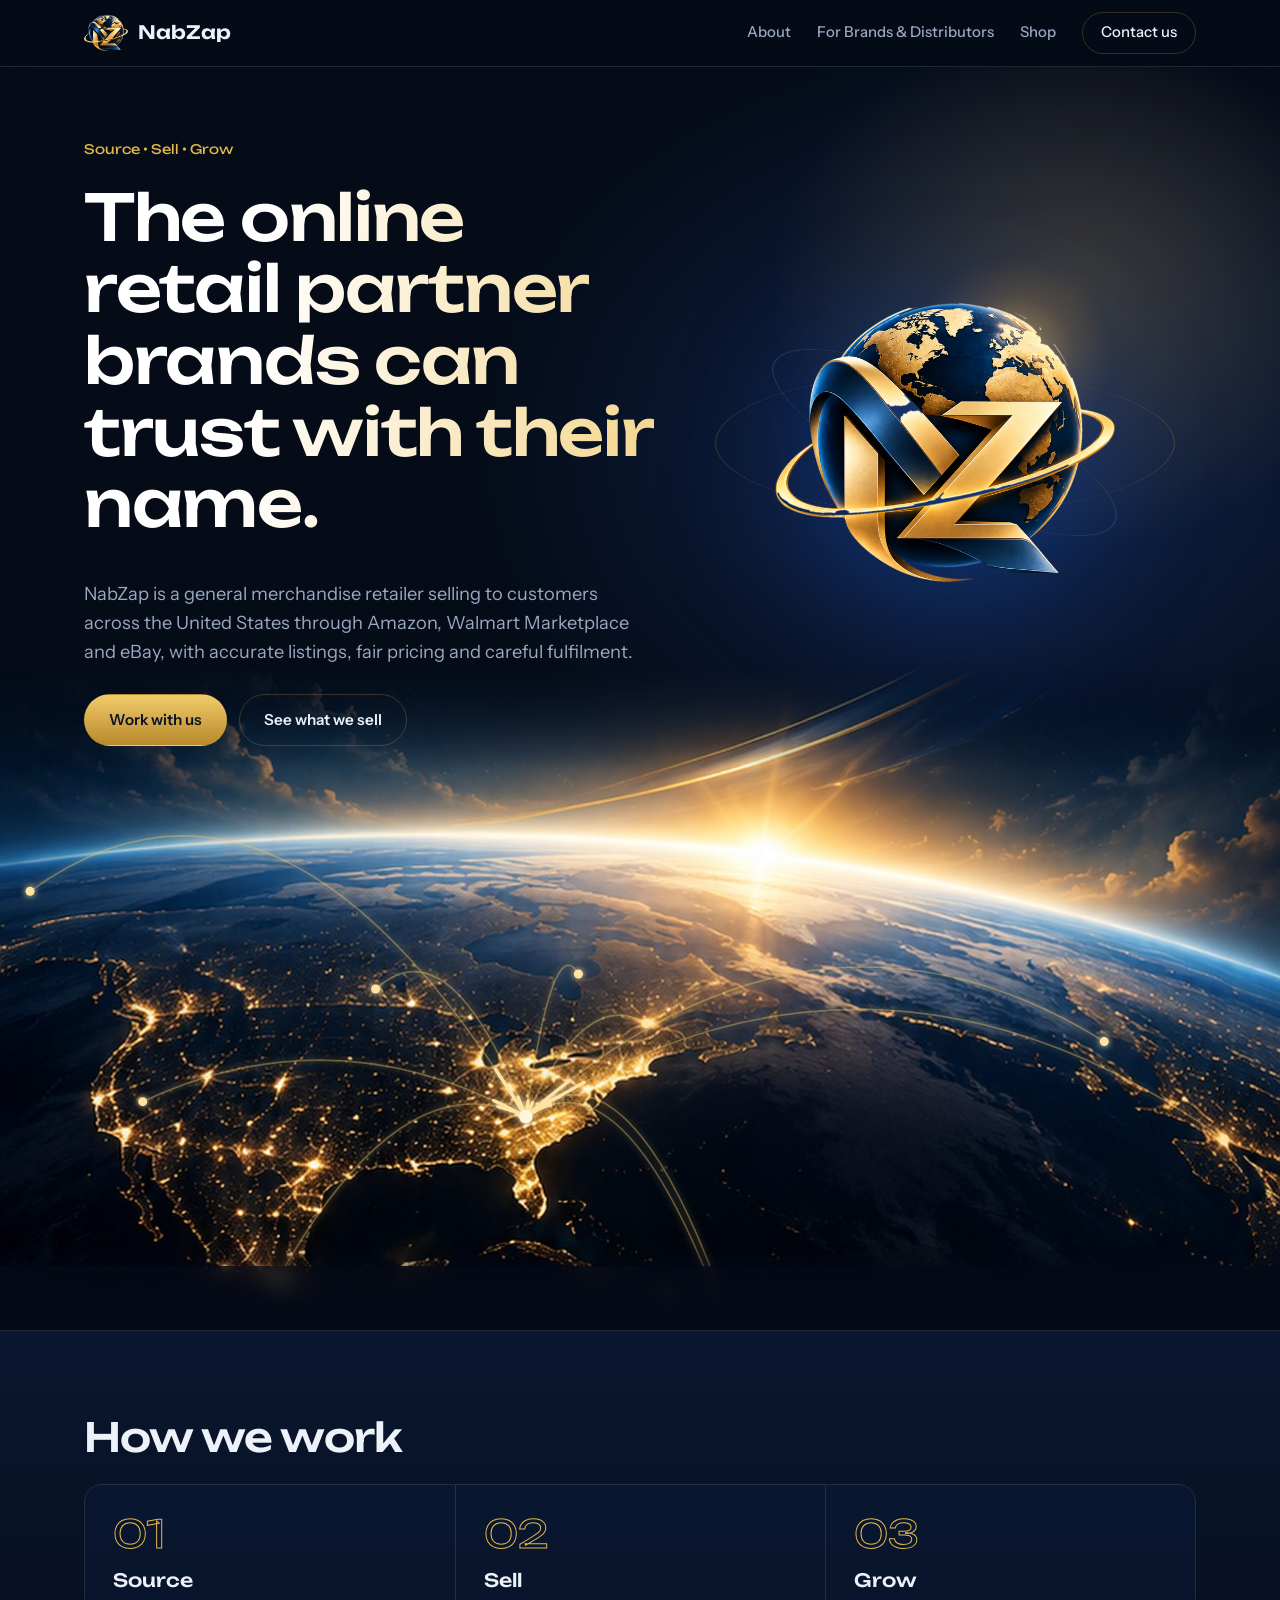
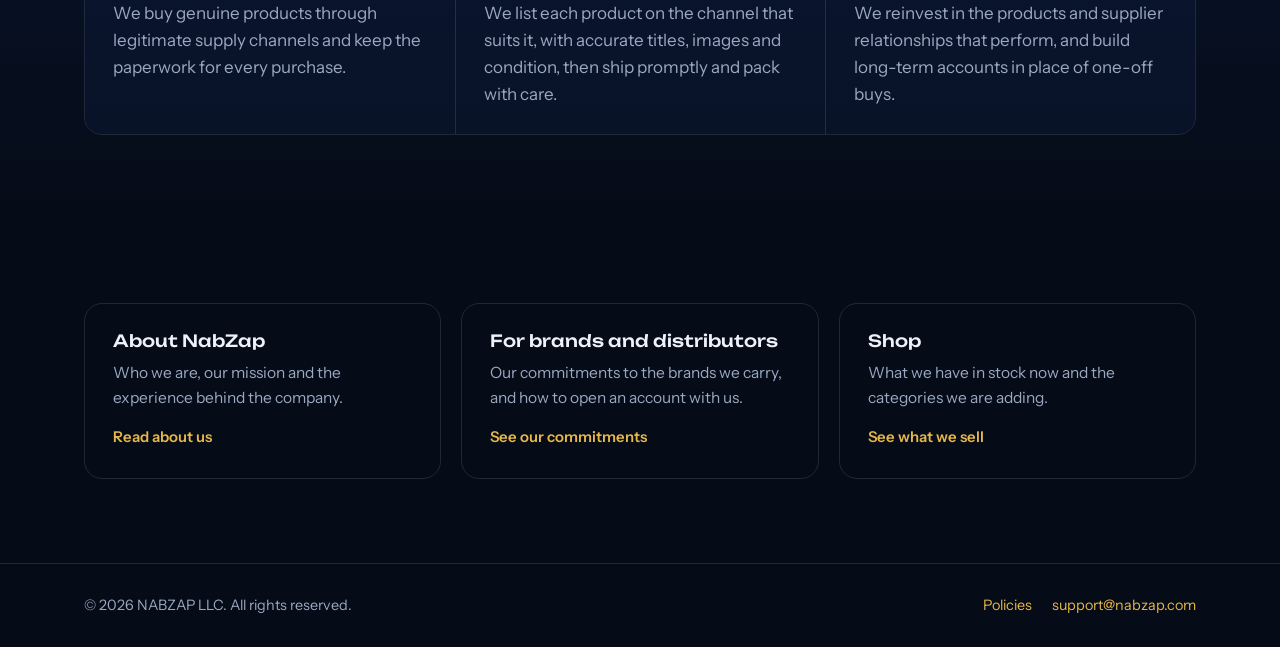
==== index.html @ 9b012431 "Menu, earth scene, contact and bio updates" ====
<!DOCTYPE html>
<html lang="en">
<head>
<meta charset="utf-8">
<meta name="viewport" content="width=device-width, initial-scale=1">
<meta name="theme-color" content="#050b17">
<title>NabZap | Multi-Channel Online Retailer | Source • Sell • Grow</title>
<meta name="description" content="NabZap is a multi-channel online retailer of general merchandise, based in Acworth, Georgia. Toys and collectibles today, with tools and home and kitchen next.">
<link rel="icon" type="image/png" href="favicon.png">
<link rel="stylesheet" href="style.css">
</head>
<body>

<header class="site">
  <div class="wrap">
    <a class="brand" href="index.html"><img src="logo.png" alt="NabZap logo"><span>NabZap</span></a>
    <button class="menu-btn" type="button" aria-label="Menu" aria-expanded="false" aria-controls="site-nav"><span></span><span></span><span></span></button>
    <nav class="main" id="site-nav">
      <a href="about.html">About</a>
      <a href="brands.html">For Brands &amp; Distributors</a>
      <a href="shop.html">Shop</a>
      <a class="nav-cta" href="contact.html">Contact us</a>
    </nav>
  </div>
</header>

<main>

<div class="hero">
  <div class="wrap">
    <div>
      <div class="tagline">Source • Sell • Grow</div>
      <h1>The online retail partner brands can trust with their name.</h1>
      <p class="lead">NabZap is a general merchandise retailer selling to customers across the United States through Amazon, Walmart Marketplace and eBay, with accurate listings, fair pricing and careful fulfilment.</p>
      <div class="btns">
        <a class="btn" href="brands.html">Work with us</a>
        <a class="btn ghost" href="shop.html">See what we sell</a>
      </div>
    </div>
    <div class="orbit" aria-hidden="true"><i></i><i></i><img src="logo.png" alt=""></div>
  </div>
</div>

<div class="earth" aria-hidden="true">
  <svg viewBox="0 0 852 696" preserveAspectRatio="xMidYMin slice">
    <defs><filter id="glow" x="-50%" y="-50%" width="200%" height="200%"><feGaussianBlur stdDeviation="2.2" result="b"/><feMerge><feMergeNode in="b"/><feMergeNode in="SourceGraphic"/></feMerge></filter></defs>
    <image href="earth.jpg" width="852" height="696"/>
    <g filter="url(#glow)">
    <path class="route" d="M350 300 Q222 230 95 290"/>
    <path class="pulse" pathLength="100" style="animation-delay:0.0s" d="M350 300 Q222 230 95 290"/>
    <path class="route" d="M350 300 Q390 213 430 238"/>
    <path class="pulse" pathLength="100" style="animation-delay:-0.7s" d="M350 300 Q390 213 430 238"/>
    <path class="route" d="M350 300 Q368 175 385 205"/>
    <path class="pulse" pathLength="100" style="animation-delay:-1.4s" d="M350 300 Q368 175 385 205"/>
    <path class="route" d="M350 300 Q268 260 185 408"/>
    <path class="pulse" pathLength="100" style="animation-delay:-2.1s" d="M350 300 Q268 260 185 408"/>
    <path class="route" d="M350 300 Q414 255 478 424"/>
    <path class="pulse" pathLength="100" style="animation-delay:-2.8s" d="M350 300 Q414 255 478 424"/>
    <path class="route" d="M350 300 Q428 230 505 497"/>
    <path class="pulse" pathLength="100" style="animation-delay:-3.5s" d="M350 300 Q428 230 505 497"/>
    <path class="route" d="M350 300 Q582 150 815 315"/>
    <path class="pulse" pathLength="100" style="animation-delay:-4.2s" d="M350 300 Q582 150 815 315"/>
    <path class="route" d="M350 300 Q542 130 735 250"/>
    <path class="pulse" pathLength="100" style="animation-delay:-4.9s" d="M350 300 Q542 130 735 250"/>
    <path class="route" d="M350 300 Q185 30 20 150"/>
    <path class="pulse" pathLength="100" style="animation-delay:-5.6s" d="M350 300 Q185 30 20 150"/>
    <path class="route" d="M350 300 Q300 170 250 215"/>
    <path class="pulse" pathLength="100" style="animation-delay:-6.3s" d="M350 300 Q300 170 250 215"/>
    <circle class="hubdot" cx="350" cy="300" r="4.5"/><circle class="dot" cx="95" cy="290" r="3"/><circle class="dot" cx="430" cy="238" r="3"/><circle class="dot" cx="385" cy="205" r="3"/><circle class="dot" cx="185" cy="408" r="3"/><circle class="dot" cx="478" cy="424" r="3"/><circle class="dot" cx="505" cy="497" r="3"/><circle class="dot" cx="815" cy="315" r="3"/><circle class="dot" cx="735" cy="250" r="3"/><circle class="dot" cx="20" cy="150" r="3"/><circle class="dot" cx="250" cy="215" r="3"/>
    </g>
  </svg>
</div>

<div class="strip">
  <div class="wrap">
    <span>Multi-channel commerce</span>
    <span>Strategic sourcing</span>
    <span>Trusted partnerships</span>
  </div>
</div>

<section class="band lift">
  <div class="wrap">
    <h2>How we work</h2>
    <div class="steps">
      <div class="step">
        <div class="num">01</div>
        <h3>Source</h3>
        <p>We buy genuine products through legitimate supply channels and keep the paperwork for every purchase.</p>
      </div>
      <div class="step">
        <div class="num">02</div>
        <h3>Sell</h3>
        <p>We list each product on the channel that suits it, with accurate titles, images and condition, then ship promptly and pack with care.</p>
      </div>
      <div class="step">
        <div class="num">03</div>
        <h3>Grow</h3>
        <p>We reinvest in the products and supplier relationships that perform, and build long-term accounts in place of one-off buys.</p>
      </div>
    </div>
  </div>
</section>

<section class="band">
  <div class="wrap">
    <div class="doors">
      <a class="door" href="about.html"><h3>About NabZap</h3><p>Who we are, our mission and the experience behind the company.</p><span>Read about us</span></a>
      <a class="door" href="brands.html"><h3>For brands and distributors</h3><p>Our commitments to the brands we carry, and how to open an account with us.</p><span>See our commitments</span></a>
      <a class="door" href="shop.html"><h3>Shop</h3><p>What we have in stock now and the categories we are adding.</p><span>See what we sell</span></a>
    </div>
  </div>
</section>

</main>

<footer class="site">
  <div class="wrap">
    <div>© 2026 NABZAP LLC. All rights reserved.</div>
    <div><a href="policies.html">Policies</a><a href="mailto:support@nabzap.com">support@nabzap.com</a></div>
  </div>
</footer>
<script src="site.js"></script>
</body>
</html>
---- style.css ----
@import url("https://fonts.googleapis.com/css2?family=Unbounded:wght@400;500;600&family=Instrument+Sans:wght@400;500;600&display=swap");

:root {
  --space: #050b17;
  --deep: #0a1730;
  --panel: #0e1f3f;
  --gold: #e6b84a;
  --gold-deep: #b8892b;
  --ice: #edf1f8;
  --mist: #9aa8c0;
  --line: rgba(230, 184, 74, 0.22);
  --line-soft: rgba(154, 168, 192, 0.18);
  --display: "Unbounded", "Segoe UI", system-ui, sans-serif;
  --body: "Instrument Sans", -apple-system, "Segoe UI", Roboto, Arial, sans-serif;
}
* { box-sizing: border-box; }
html { scroll-behavior: smooth; }
body {
  margin: 0;
  background: var(--space);
  color: var(--ice);
  font-family: var(--body);
  font-size: 17px;
  line-height: 1.6;
  overflow-x: hidden;
}
h1, h2, h3 { font-family: var(--display); font-weight: 500; line-height: 1.12; margin: 0 0 0.6em; letter-spacing: -0.02em; color: var(--ice); }
h1 { font-size: clamp(2.1rem, 5.4vw, 4rem); }
h2 { font-size: clamp(1.5rem, 3.4vw, 2.5rem); max-width: 18em; }
h3 { font-size: 1rem; letter-spacing: 0; }
p { margin: 0 0 1em; max-width: 62ch; }
a { color: var(--gold); }
a:focus-visible, .btn:focus-visible { outline: 2px solid var(--gold); outline-offset: 3px; }
.wrap { max-width: 1160px; margin: 0 auto; padding: 0 24px; }
.muted { color: var(--mist); }

/* Header */
header.site {
  position: sticky; top: 0; z-index: 20;
  background: rgba(5, 11, 23, 0.78);
  -webkit-backdrop-filter: blur(14px); backdrop-filter: blur(14px);
  border-bottom: 1px solid var(--line-soft);
}
header.site .wrap { display: flex; align-items: center; justify-content: space-between; gap: 12px 24px; padding-top: 12px; padding-bottom: 12px; flex-wrap: wrap; }
.brand { display: flex; align-items: center; gap: 10px; text-decoration: none; }
.brand img { width: 44px; height: auto; }
.brand span { font-family: var(--display); font-size: 1.15rem; font-weight: 600; color: var(--ice); }
nav.main { display: flex; gap: 8px 26px; flex-wrap: wrap; }
nav.main a { text-decoration: none; color: var(--mist); font-size: 0.93rem; font-weight: 500; transition: color 0.15s; }
nav.main a:hover { color: var(--gold); }

/* Hero: the one bold moment. Orbit rings echo the ring in the logo. */
.hero { position: relative; padding: 72px 0 84px; }
.hero::before {
  content: ""; position: absolute; inset: 0; pointer-events: none;
  background:
    radial-gradient(60% 70% at 78% 45%, rgba(30, 72, 150, 0.42), transparent 70%),
    radial-gradient(40% 50% at 80% 50%, rgba(230, 184, 74, 0.10), transparent 70%);
}
.hero .wrap { position: relative; display: grid; grid-template-columns: 1.15fr 1fr; gap: 32px; align-items: center; }
.tagline { font-family: var(--display); font-size: 0.82rem; font-weight: 400; color: var(--gold); margin-bottom: 22px; }
.hero h1 { background: linear-gradient(100deg, #ffffff 30%, #f3d58a 100%); -webkit-background-clip: text; background-clip: text; color: transparent; }
.hero p.lead { font-size: 1.14rem; color: var(--mist); max-width: 46ch; }
.orbit { position: relative; width: min(100%, 460px); aspect-ratio: 1; justify-self: center; display: grid; place-items: center; }
.orbit img { position: relative; width: 74%; height: auto; filter: drop-shadow(0 24px 60px rgba(20, 60, 140, 0.65)); }
.orbit i {
  position: absolute; inset: 0; border-radius: 50%;
  border: 1px solid var(--line);
  transform: rotateX(72deg) rotateZ(0deg);
  animation: spin 26s linear infinite;
}
.orbit i::after { content: ""; position: absolute; top: -4px; left: 50%; width: 8px; height: 8px; border-radius: 50%; background: var(--gold); box-shadow: 0 0 14px 3px rgba(230, 184, 74, 0.8); }
.orbit i:nth-child(2) { inset: 9%; transform: rotateX(72deg) rotateY(24deg); animation-duration: 38s; animation-direction: reverse; border-color: rgba(154, 168, 192, 0.25); }
.orbit i:nth-child(2)::after { background: #8fb4ff; box-shadow: 0 0 14px 3px rgba(120, 165, 255, 0.8); }
@keyframes spin { to { transform: rotateX(72deg) rotateZ(360deg); } }
.orbit i:nth-child(2) { animation-name: spin2; }
@keyframes spin2 { from { transform: rotateX(72deg) rotateY(24deg) rotateZ(0deg); } to { transform: rotateX(72deg) rotateY(24deg) rotateZ(360deg); } }

.btns { display: flex; gap: 12px; flex-wrap: wrap; margin-top: 28px; }
.btn {
  display: inline-block; padding: 13px 24px; border-radius: 999px;
  font-family: var(--body); font-weight: 600; font-size: 0.95rem; text-decoration: none;
  background: linear-gradient(180deg, #f1cb6a, var(--gold-deep)); color: #0a1326;
  border: 1px solid transparent; transition: transform 0.15s, box-shadow 0.15s;
}
.btn:hover { transform: translateY(-1px); box-shadow: 0 8px 28px rgba(230, 184, 74, 0.32); }
.btn.ghost { background: transparent; color: var(--ice); border-color: var(--line); }
.btn.ghost:hover { border-color: var(--gold); box-shadow: none; }

/* Positioning band */
.strip { border-top: 1px solid var(--line-soft); border-bottom: 1px solid var(--line-soft); }
.strip .wrap { display: grid; grid-template-columns: repeat(3, 1fr); padding-top: 0; padding-bottom: 0; }
.strip span { padding: 20px 0; font-family: var(--display); font-size: 0.84rem; font-weight: 400; color: var(--ice); text-align: center; border-left: 1px solid var(--line-soft); }
.strip span:first-child { border-left: 0; }

/* Sections */
.band { padding: 84px 0; }
.band.lift { background: linear-gradient(180deg, var(--deep), var(--space)); border-top: 1px solid var(--line-soft); }
.intro { color: var(--mist); font-size: 1.08rem; margin-bottom: 36px; }
.grid { display: grid; gap: 28px; }
.grid.two { grid-template-columns: 1fr 1fr; gap: 48px; }

/* Mission and vision */
.statement { padding: 22px 0; border-top: 1px solid var(--line); }
.statement:last-child { border-bottom: 1px solid var(--line); }
.statement .label { font-family: var(--display); font-size: 0.78rem; color: var(--gold); }
.statement p { font-size: 1.18rem; line-height: 1.5; color: var(--ice); margin: 8px 0 0; }

/* Source, Sell, Grow: a real sequence, so it is numbered */
.steps { display: grid; grid-template-columns: repeat(3, 1fr); border: 1px solid var(--line-soft); border-radius: 18px; overflow: hidden; }
.step { padding: 30px 28px 26px; border-left: 1px solid var(--line-soft); background: rgba(14, 31, 63, 0.35); }
.step:first-child { border-left: 0; }
.step .num { font-family: var(--display); font-size: 2.4rem; font-weight: 400; line-height: 1; color: transparent; -webkit-text-stroke: 1px var(--gold); margin-bottom: 18px; }
.step h3 { font-size: 1.15rem; margin-bottom: 8px; }
.step p { color: var(--mist); margin: 0; }

/* Partners */
.panel { background: var(--panel); border: 1px solid var(--line); border-radius: 18px; padding: 30px; }
.panel.plain { background: transparent; border-color: var(--line-soft); }
.panel h3 { color: var(--gold); margin-bottom: 16px; }
ul.check { list-style: none; padding: 0; margin: 0; }
ul.check li { position: relative; padding: 0 0 0 26px; margin-bottom: 13px; color: var(--mist); }
ul.check li strong { color: var(--ice); font-weight: 600; }
ul.check li::before { content: ""; position: absolute; left: 0; top: 0.62em; width: 12px; height: 1px; background: var(--gold); }
ul.check.short li { color: var(--ice); margin-bottom: 9px; }

/* Shop */
.shelf { display: grid; grid-template-columns: repeat(3, 1fr); gap: 1px; background: var(--line-soft); border: 1px solid var(--line-soft); border-radius: 18px; overflow: hidden; }
.product { background: var(--space); padding: 26px; display: flex; flex-direction: column; align-items: flex-start; transition: background 0.2s; }
.product:hover { background: #0a152b; }
.product img { width: 100%; aspect-ratio: 4 / 3; object-fit: cover; border-radius: 10px; margin-bottom: 16px; }
.product .tag { font-size: 0.82rem; color: var(--gold); margin-bottom: 8px; }
.product h3 { font-size: 0.98rem; line-height: 1.3; margin-bottom: 8px; }
.product p { color: var(--mist); font-size: 0.96rem; margin: 0 0 14px; }
.product .btn { margin-top: auto; padding: 9px 18px; font-size: 0.88rem; }
.note { font-size: 0.9rem; color: var(--mist); }

/* Contact */
.contact-list { list-style: none; padding: 0; margin: 0; }
.contact-list li { padding: 16px 0; border-top: 1px solid var(--line-soft); }
.contact-list li:last-child { border-bottom: 1px solid var(--line-soft); }
.contact-list .k { display: block; font-size: 0.86rem; color: var(--mist); }
.contact-list a { font-family: var(--display); font-size: clamp(1rem, 2.4vw, 1.3rem); font-weight: 400; text-decoration: none; color: var(--ice); }
.contact-list a:hover { color: var(--gold); }
.contact-list .v { font-size: 1.05rem; }

footer.site { border-top: 1px solid var(--line-soft); color: var(--mist); padding: 30px 0; font-size: 0.9rem; }
footer.site .wrap { display: flex; justify-content: space-between; gap: 14px; flex-wrap: wrap; }
footer.site a { text-decoration: none; margin-left: 20px; }
footer.site a:first-child { margin-left: 0; }

/* Policies page */
.doc { max-width: 780px; }
.doc h1 { font-size: clamp(1.8rem, 4vw, 2.6rem); margin-bottom: 0.3em; }
.doc h2 { font-size: 1.25rem; margin-top: 2em; color: var(--gold); }
.doc p { color: #c9d2e2; }

[hidden] { display: none !important; }

@media (max-width: 860px) {
  .hero { padding: 36px 0 56px; }
  .hero .wrap, .grid.two { grid-template-columns: 1fr; }
  .orbit { order: -1; width: min(72%, 300px); }
  .steps, .shelf { grid-template-columns: 1fr; }
  .step { border-left: 0; border-top: 1px solid var(--line-soft); }
  .step:first-child { border-top: 0; }
  .strip .wrap { grid-template-columns: 1fr; }
  .strip span { border-left: 0; border-top: 1px solid var(--line-soft); padding: 14px 0; }
  .strip span:first-child { border-top: 0; }
  .band { padding: 56px 0; }
}
@media (prefers-reduced-motion: reduce) {
  html { scroll-behavior: auto; }
  .orbit i { animation: none; }
  .btn { transition: none; }
}

/* Multi-page additions */
nav.main a[aria-current="page"] { color: var(--gold); }
h1.page { font-size: clamp(1.8rem, 4.2vw, 3rem); max-width: 20em; }
.doors { display: grid; grid-template-columns: repeat(3, 1fr); gap: 20px; }
.door { display: flex; flex-direction: column; padding: 28px; border: 1px solid var(--line-soft); border-radius: 18px; text-decoration: none; color: var(--ice); transition: border-color 0.2s, background 0.2s; }
.door:hover { border-color: var(--gold); background: rgba(14, 31, 63, 0.5); }
.door h3 { font-size: 1.05rem; margin-bottom: 10px; }
.door p { color: var(--mist); font-size: 0.97rem; }
.door span { margin-top: auto; color: var(--gold); font-weight: 600; font-size: 0.93rem; }
@media (max-width: 860px) { .doors { grid-template-columns: 1fr; } }

body { min-height: 100vh; display: flex; flex-direction: column; }
main { flex: 1; }

/* Home page scene: sunrise glow behind the logo, the earth at night below, trade routes from Georgia */
.hero { padding-bottom: 150px; }
.hero::before {
  background:
    radial-gradient(34% 44% at 84% 26%, rgba(255, 196, 92, 0.20), transparent 70%),
    radial-gradient(60% 70% at 78% 45%, rgba(30, 72, 150, 0.42), transparent 70%);
}
.orbit::before {
  content: ""; position: absolute; top: 9%; right: 13%; width: 44%; aspect-ratio: 1; border-radius: 50%;
  background: radial-gradient(circle, rgba(255, 236, 190, 0.95) 0%, rgba(255, 190, 80, 0.55) 16%, rgba(255, 170, 50, 0.16) 42%, transparent 68%);
  filter: blur(6px);
}
.earth {
  position: relative; margin-top: -170px; height: clamp(300px, 40vw, 620px); pointer-events: none;
  -webkit-mask-image: linear-gradient(180deg, transparent 0%, #000 22%, #000 78%, transparent 100%);
  mask-image: linear-gradient(180deg, transparent 0%, #000 22%, #000 78%, transparent 100%);
}
.earth svg { display: block; width: 100%; height: 100%; }
.earth .route { fill: none; stroke: rgba(240, 200, 110, 0.38); stroke-width: 1.1; }
.earth .pulse { fill: none; stroke: #ffe3a1; stroke-width: 2.2; stroke-linecap: round; stroke-dasharray: 9 91; stroke-dashoffset: 100; animation: travel 6.3s linear infinite; }
.earth .dot { fill: #ffe3a1; }
.earth .hubdot { fill: #fff6dc; }
@keyframes travel { to { stroke-dashoffset: 0; } }
.strip { position: relative; margin-top: -60px; background: rgba(5, 11, 23, 0.72); -webkit-backdrop-filter: blur(8px); backdrop-filter: blur(8px); }
.hero .wrap { z-index: 2; }
@media (max-width: 860px) {
  .hero { padding-bottom: 120px; }
  .earth { height: 78vw; margin-top: -120px; }
  .strip { margin-top: -30px; }
}
@media (prefers-reduced-motion: reduce) { .earth .pulse { animation: none; stroke-dashoffset: 55; } }

/* Earth sits higher and shows more of the planet, so the routes land in view */
.hero { padding-bottom: 170px; }
.earth {
  margin-top: -250px; height: clamp(320px, 50vw, 980px);
  -webkit-mask-image: linear-gradient(180deg, transparent 0%, #000 16%, #000 90%, transparent 100%);
  mask-image: linear-gradient(180deg, transparent 0%, #000 16%, #000 90%, transparent 100%);
}
.strip { margin-top: -40px; }
@media (max-width: 860px) {
  .hero { padding-bottom: 130px; }
  .earth { height: 92vw; margin-top: -150px; }
  .strip { margin-top: -24px; }
}

/* Header: links plus a contact button on wide screens, a three-line menu on phones */
nav.main { align-items: center; }
nav.main a.nav-cta { color: var(--ice); border: 1px solid var(--line); border-radius: 999px; padding: 8px 18px; transition: border-color 0.15s, background 0.15s; }
nav.main a.nav-cta:hover, nav.main a.nav-cta[aria-current="page"] { border-color: var(--gold); color: var(--gold); background: rgba(230, 184, 74, 0.08); }
.menu-btn { display: none; width: 44px; height: 44px; padding: 0; background: transparent; border: 1px solid var(--line-soft); border-radius: 12px; cursor: pointer; flex-direction: column; align-items: center; justify-content: center; gap: 5px; }
.menu-btn span { display: block; width: 20px; height: 2px; border-radius: 2px; background: var(--ice); transition: transform 0.2s, opacity 0.2s; }
.menu-btn:focus-visible { outline: 2px solid var(--gold); outline-offset: 3px; }
@media (max-width: 760px) {
  .menu-btn { display: flex; }
  header.site .wrap { flex-wrap: wrap; }
  .js nav.main { display: none; }
  nav.main, .js header.site.open nav.main { display: flex; flex-direction: column; align-items: stretch; width: 100%; gap: 0; padding: 6px 0 10px; }
  nav.main a { padding: 14px 2px; font-size: 1.05rem; color: var(--ice); border-top: 1px solid var(--line-soft); }
  nav.main a.nav-cta { margin-top: 12px; text-align: center; border: 1px solid var(--gold); color: var(--gold); padding: 12px; }
  header.site.open .menu-btn span:nth-child(1) { transform: translateY(7px) rotate(45deg); }
  header.site.open .menu-btn span:nth-child(2) { opacity: 0; }
  header.site.open .menu-btn span:nth-child(3) { transform: translateY(-7px) rotate(-45deg); }
}
@media (prefers-reduced-motion: reduce) { .menu-btn span { transition: none; } }
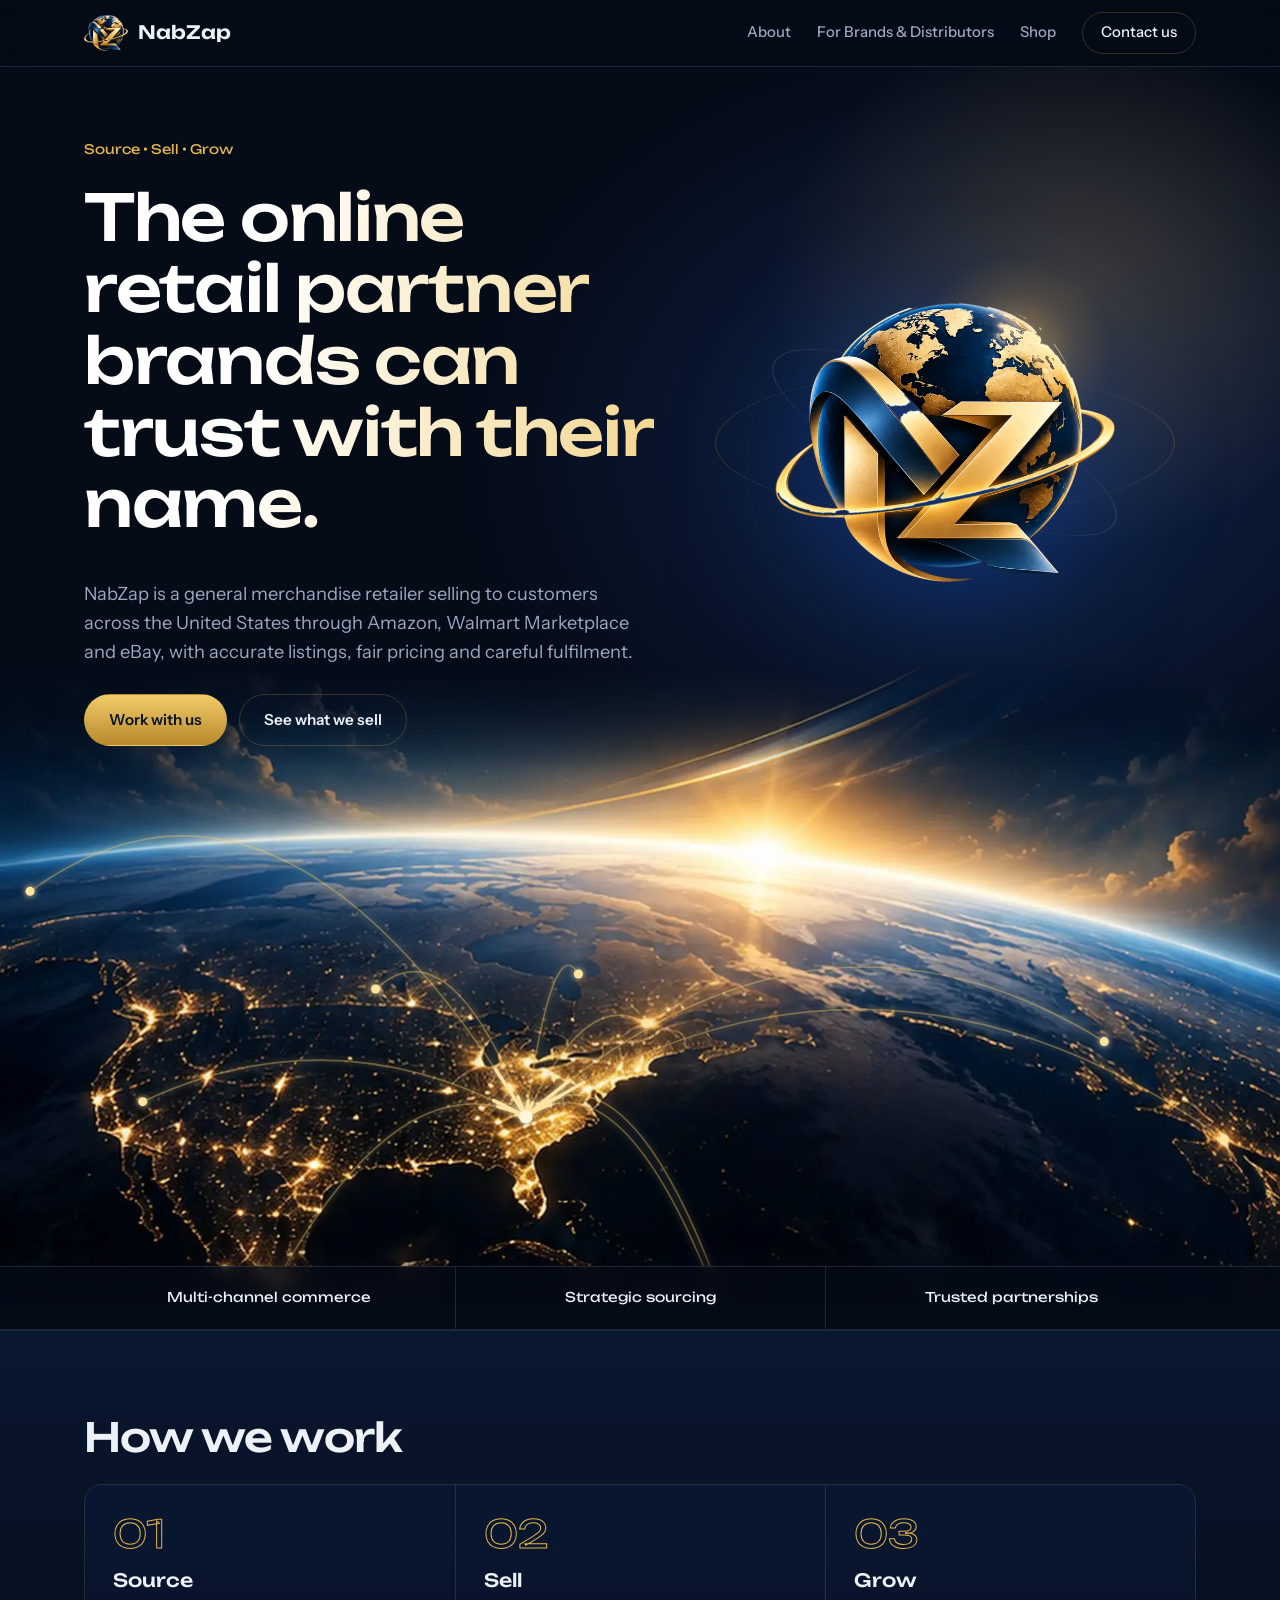
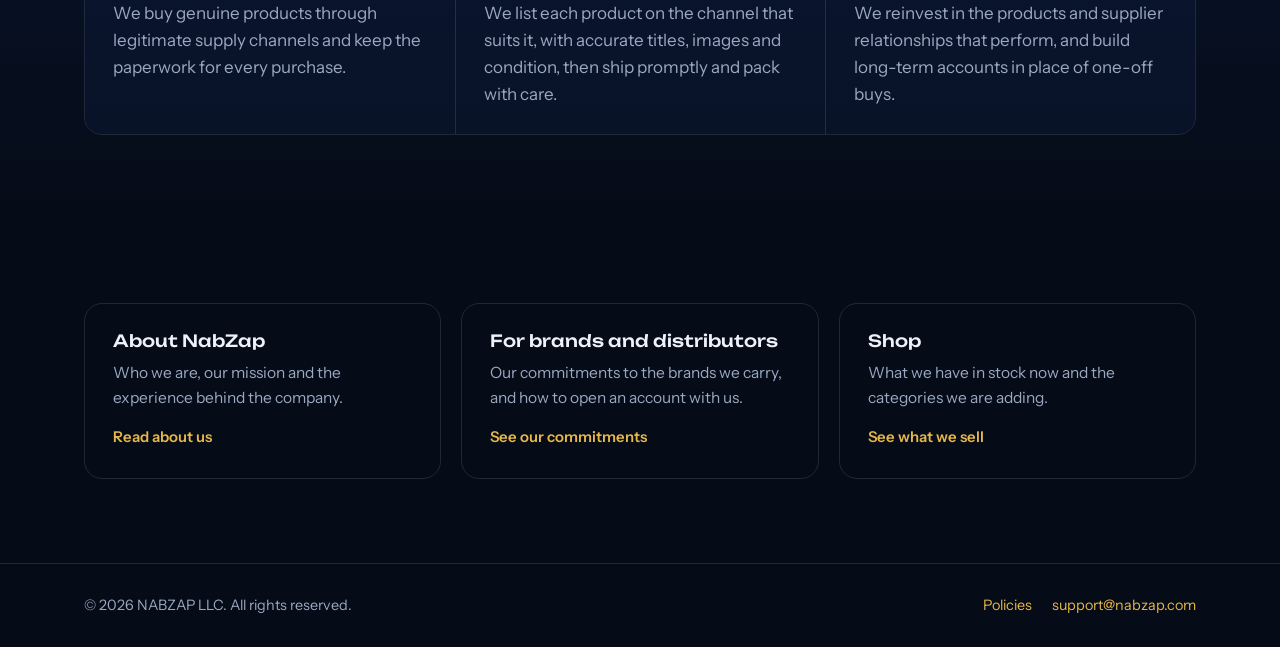
==== commit f7d9304c: "Add previews, FAQ, sitemap, lighter images" ====
--- a/index.html
+++ b/index.html
@@ -6,6 +6,20 @@
 <meta name="theme-color" content="#050b17">
 <title>NabZap | Multi-Channel Online Retailer | Source • Sell • Grow</title>
 <meta name="description" content="NabZap is a multi-channel online retailer of general merchandise, based in Acworth, Georgia. Toys and collectibles today, with tools and home and kitchen next.">
+<link rel="canonical" href="https://www.nabzap.com/">
+<meta property="og:type" content="website">
+<meta property="og:site_name" content="NabZap">
+<meta property="og:title" content="NabZap | Multi-Channel Online Retailer | Source • Sell • Grow">
+<meta property="og:description" content="NabZap is a multi-channel online retailer of general merchandise, based in Acworth, Georgia. Toys and collectibles today, with tools and home and kitchen next.">
+<meta property="og:url" content="https://www.nabzap.com/">
+<meta property="og:image" content="https://www.nabzap.com/share.jpg">
+<meta property="og:image:width" content="1200">
+<meta property="og:image:height" content="630">
+<meta name="twitter:card" content="summary_large_image">
+<link rel="preconnect" href="https://fonts.googleapis.com">
+<link rel="preconnect" href="https://fonts.gstatic.com" crossorigin>
+<link rel="stylesheet" href="https://fonts.googleapis.com/css2?family=Unbounded:wght@400;500;600&amp;family=Instrument+Sans:wght@400;500;600&amp;display=swap">
+<script type="application/ld+json">{"@context": "https://schema.org", "@type": "Organization", "name": "NabZap", "legalName": "NABZAP LLC", "url": "https://www.nabzap.com/", "logo": "https://www.nabzap.com/logo.png", "image": "https://www.nabzap.com/share.jpg", "email": "support@nabzap.com", "foundingDate": "2026", "slogan": "Source • Sell • Grow", "description": "NabZap is a multi-channel online retailer of general merchandise based in Acworth, Georgia, selling on Amazon, Walmart Marketplace and eBay.", "address": {"@type": "PostalAddress", "addressLocality": "Acworth", "addressRegion": "GA", "addressCountry": "US"}, "areaServed": "US"}</script>
 <link rel="icon" type="image/png" href="favicon.png">
 <link rel="stylesheet" href="style.css">
 </head>
@@ -13,7 +27,7 @@
 
 <header class="site">
   <div class="wrap">
-    <a class="brand" href="index.html"><img src="logo.png" alt="NabZap logo"><span>NabZap</span></a>
+    <a class="brand" href="index.html"><img src="logo-sm.webp" alt="NabZap logo" width="44" height="36"><span>NabZap</span></a>
     <button class="menu-btn" type="button" aria-label="Menu" aria-expanded="false" aria-controls="site-nav"><span></span><span></span><span></span></button>
     <nav class="main" id="site-nav">
       <a href="about.html">About</a>
@@ -37,14 +51,14 @@
         <a class="btn ghost" href="shop.html">See what we sell</a>
       </div>
     </div>
-    <div class="orbit" aria-hidden="true"><i></i><i></i><img src="logo.png" alt=""></div>
+    <div class="orbit" aria-hidden="true"><i></i><i></i><img src="logo.webp" alt="" width="640" height="525"></div>
   </div>
 </div>
 
 <div class="earth" aria-hidden="true">
   <svg viewBox="0 0 852 696" preserveAspectRatio="xMidYMin slice">
     <defs><filter id="glow" x="-50%" y="-50%" width="200%" height="200%"><feGaussianBlur stdDeviation="2.2" result="b"/><feMerge><feMergeNode in="b"/><feMergeNode in="SourceGraphic"/></feMerge></filter></defs>
-    <image href="earth.jpg" width="852" height="696"/>
+    <image href="earth.webp" width="852" height="696"/>
     <g filter="url(#glow)">
     <path class="route" d="M350 300 Q222 230 95 290"/>
     <path class="pulse" pathLength="100" style="animation-delay:0.0s" d="M350 300 Q222 230 95 290"/>
--- a/style.css
+++ b/style.css
@@ -1,5 +1,3 @@
-@import url("https://fonts.googleapis.com/css2?family=Unbounded:wght@400;500;600&family=Instrument+Sans:wght@400;500;600&display=swap");
-
 :root {
   --space: #050b17;
   --deep: #0a1730;
@@ -254,3 +252,14 @@
   header.site.open .menu-btn span:nth-child(3) { transform: translateY(-7px) rotate(-45deg); }
 }
 @media (prefers-reduced-motion: reduce) { .menu-btn span { transition: none; } }
+
+/* FAQ */
+.faq { border-top: 1px solid var(--line-soft); max-width: 860px; }
+.faq details { border-bottom: 1px solid var(--line-soft); }
+.faq summary { cursor: pointer; list-style: none; padding: 20px 40px 20px 0; position: relative; font-weight: 600; font-size: 1.05rem; color: var(--ice); }
+.faq summary::-webkit-details-marker { display: none; }
+.faq summary::after { content: "+"; position: absolute; right: 6px; top: 50%; transform: translateY(-50%); font-size: 1.5rem; font-weight: 400; color: var(--gold); }
+.faq details[open] summary::after { content: "\2013"; }
+.faq summary:focus-visible { outline: 2px solid var(--gold); outline-offset: 2px; }
+.faq details p { color: var(--mist); margin: 0 0 20px; }
+.brand img { height: auto; }
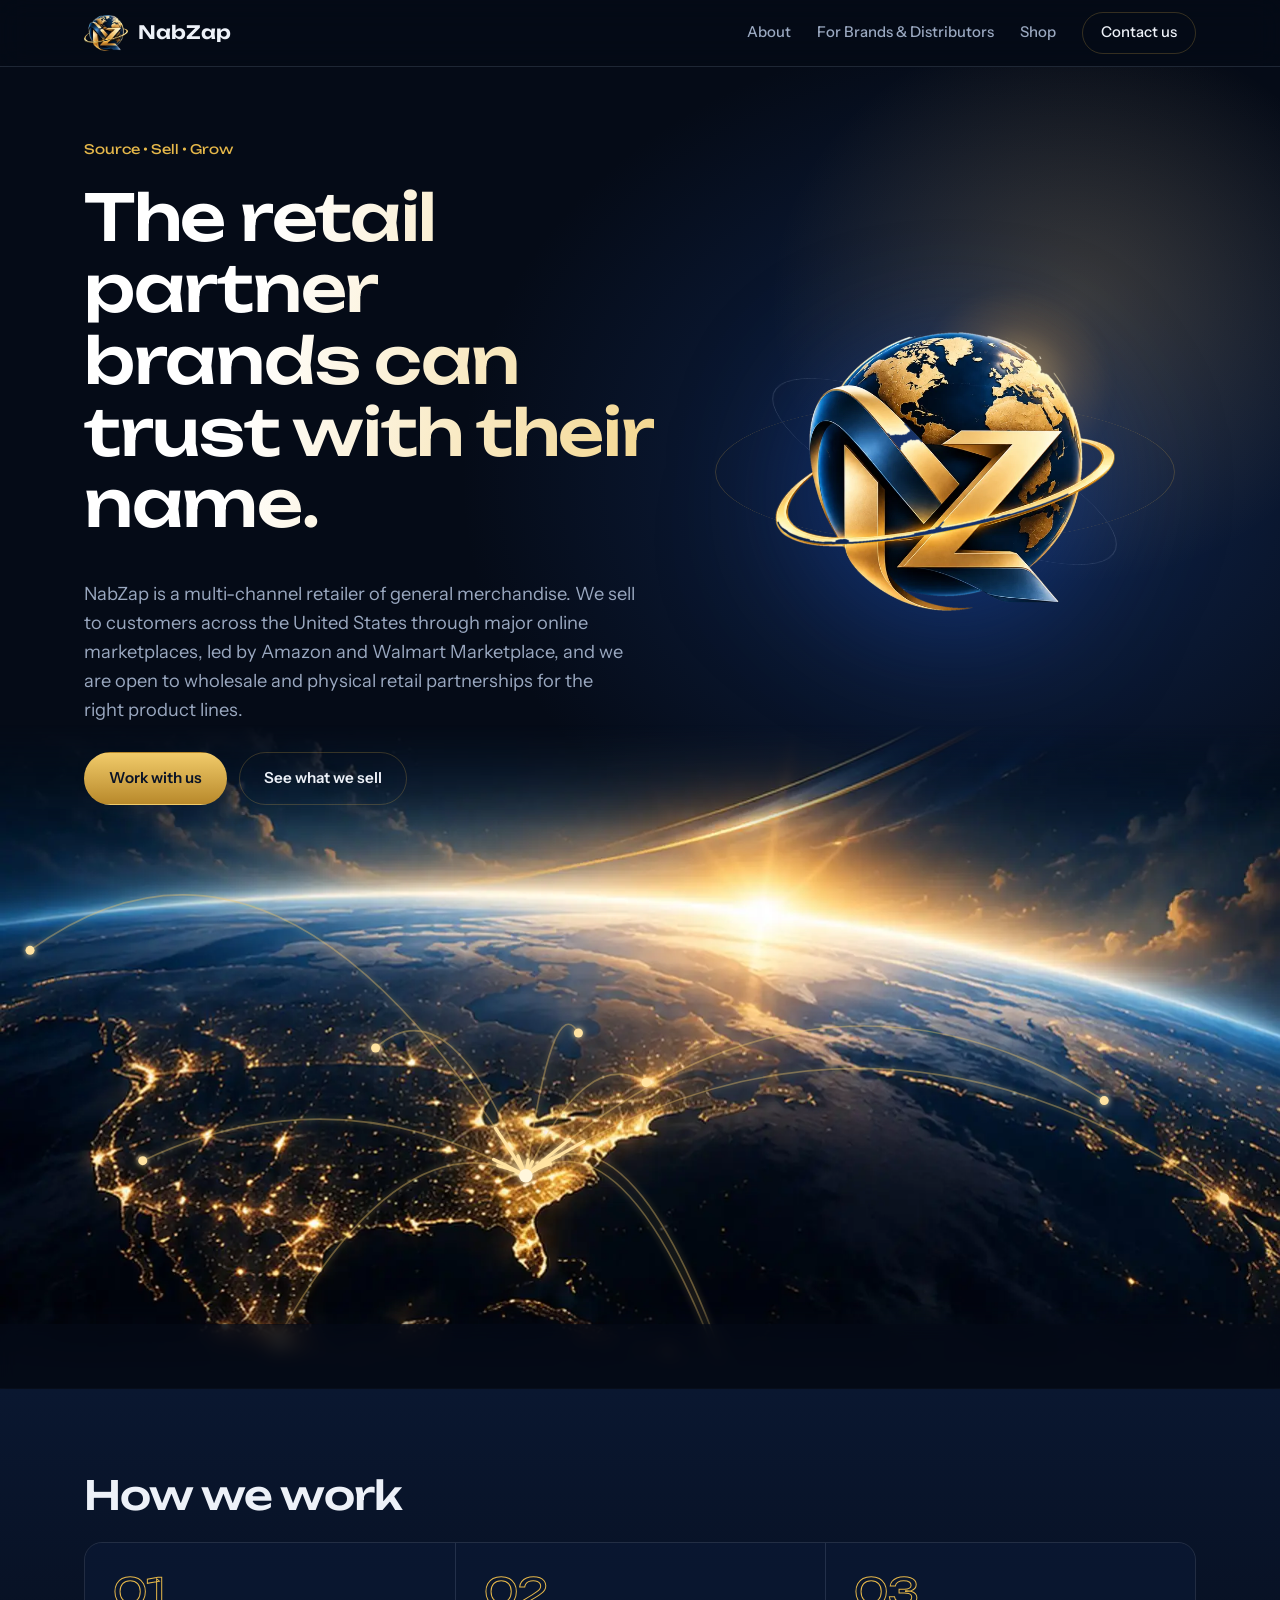
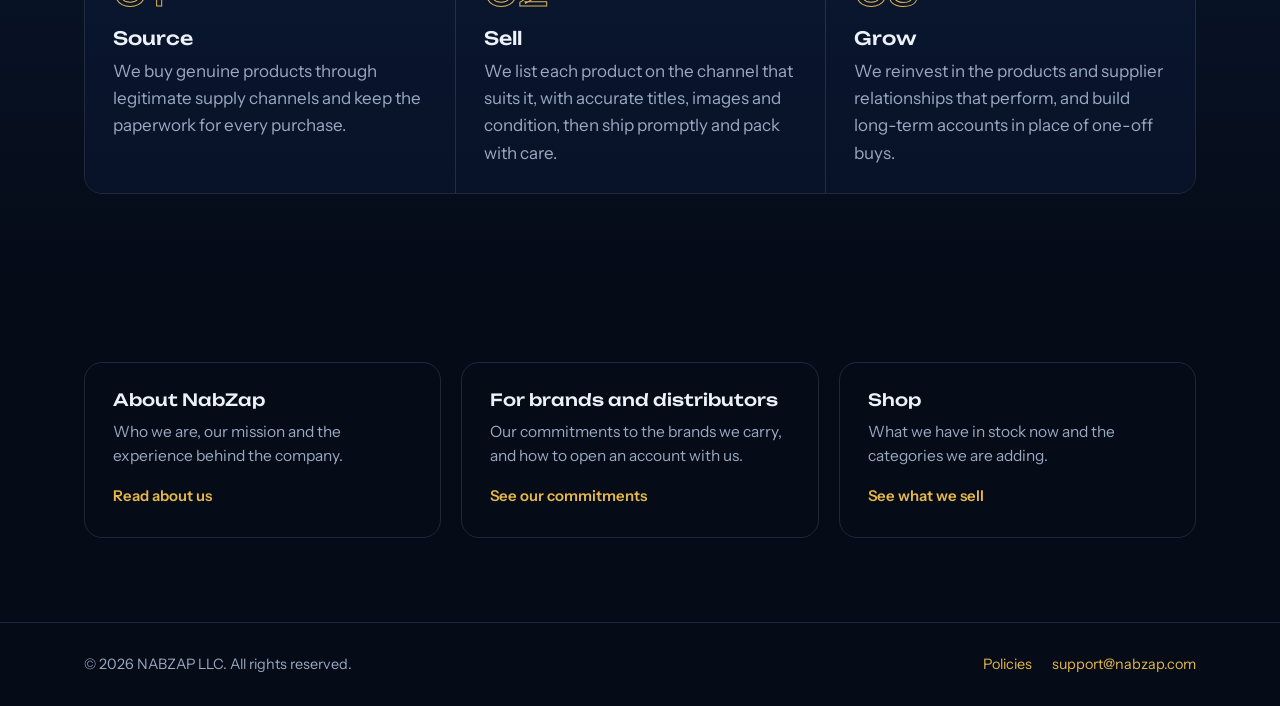
==== commit d9c584a1: "Multi-channel retailer positioning" ====
--- a/index.html
+++ b/index.html
@@ -4,13 +4,13 @@
 <meta charset="utf-8">
 <meta name="viewport" content="width=device-width, initial-scale=1">
 <meta name="theme-color" content="#050b17">
-<title>NabZap | Multi-Channel Online Retailer | Source • Sell • Grow</title>
-<meta name="description" content="NabZap is a multi-channel online retailer of general merchandise, based in Acworth, Georgia. Toys and collectibles today, with tools and home and kitchen next.">
+<title>NabZap | Multi-Channel Retailer | Source • Sell • Grow</title>
+<meta name="description" content="NabZap is a multi-channel retailer of general merchandise based in Acworth, Georgia. We sell through major online marketplaces today and are open to wholesale and physical retail partnerships.">
 <link rel="canonical" href="https://www.nabzap.com/">
 <meta property="og:type" content="website">
 <meta property="og:site_name" content="NabZap">
-<meta property="og:title" content="NabZap | Multi-Channel Online Retailer | Source • Sell • Grow">
-<meta property="og:description" content="NabZap is a multi-channel online retailer of general merchandise, based in Acworth, Georgia. Toys and collectibles today, with tools and home and kitchen next.">
+<meta property="og:title" content="NabZap | Multi-Channel Retailer | Source • Sell • Grow">
+<meta property="og:description" content="NabZap is a multi-channel retailer of general merchandise based in Acworth, Georgia. We sell through major online marketplaces today and are open to wholesale and physical retail partnerships.">
 <meta property="og:url" content="https://www.nabzap.com/">
 <meta property="og:image" content="https://www.nabzap.com/share.jpg">
 <meta property="og:image:width" content="1200">
@@ -19,7 +19,7 @@
 <link rel="preconnect" href="https://fonts.googleapis.com">
 <link rel="preconnect" href="https://fonts.gstatic.com" crossorigin>
 <link rel="stylesheet" href="https://fonts.googleapis.com/css2?family=Unbounded:wght@400;500;600&amp;family=Instrument+Sans:wght@400;500;600&amp;display=swap">
-<script type="application/ld+json">{"@context": "https://schema.org", "@type": "Organization", "name": "NabZap", "legalName": "NABZAP LLC", "url": "https://www.nabzap.com/", "logo": "https://www.nabzap.com/logo.png", "image": "https://www.nabzap.com/share.jpg", "email": "support@nabzap.com", "foundingDate": "2026", "slogan": "Source • Sell • Grow", "description": "NabZap is a multi-channel online retailer of general merchandise based in Acworth, Georgia, selling on Amazon, Walmart Marketplace and eBay.", "address": {"@type": "PostalAddress", "addressLocality": "Acworth", "addressRegion": "GA", "addressCountry": "US"}, "areaServed": "US"}</script>
+<script type="application/ld+json">{"@context": "https://schema.org", "@type": "Organization", "name": "NabZap", "legalName": "NABZAP LLC", "url": "https://www.nabzap.com/", "logo": "https://www.nabzap.com/logo.png", "image": "https://www.nabzap.com/share.jpg", "email": "support@nabzap.com", "foundingDate": "2026", "slogan": "Source • Sell • Grow", "description": "NabZap is a multi-channel retailer of general merchandise based in Acworth, Georgia. We sell through major online marketplaces today and are open to wholesale and physical retail partnerships.", "address": {"@type": "PostalAddress", "addressLocality": "Acworth", "addressRegion": "GA", "addressCountry": "US"}, "areaServed": "US", "telephone": "+1-770-913-6650"}</script>
 <link rel="icon" type="image/png" href="favicon.png">
 <link rel="stylesheet" href="style.css">
 </head>
@@ -44,8 +44,8 @@
   <div class="wrap">
     <div>
       <div class="tagline">Source • Sell • Grow</div>
-      <h1>The online retail partner brands can trust with their name.</h1>
-      <p class="lead">NabZap is a general merchandise retailer selling to customers across the United States through Amazon, Walmart Marketplace and eBay, with accurate listings, fair pricing and careful fulfilment.</p>
+      <h1>The retail partner brands can trust with their name.</h1>
+      <p class="lead">NabZap is a multi-channel retailer of general merchandise. We sell to customers across the United States through major online marketplaces, led by Amazon and Walmart Marketplace, and we are open to wholesale and physical retail partnerships for the right product lines.</p>
       <div class="btns">
         <a class="btn" href="brands.html">Work with us</a>
         <a class="btn ghost" href="shop.html">See what we sell</a>
--- a/style.css
+++ b/style.css
@@ -263,3 +263,13 @@
 .faq summary:focus-visible { outline: 2px solid var(--gold); outline-offset: 2px; }
 .faq details p { color: var(--mist); margin: 0 0 20px; }
 .brand img { height: auto; }
+
+/* Company facts */
+.facts { display: grid; grid-template-columns: 1fr 1fr; gap: 0 48px; margin: 0; border-top: 1px solid var(--line-soft); }
+.facts > div { display: grid; grid-template-columns: 11em 1fr; gap: 16px; padding: 16px 0; border-bottom: 1px solid var(--line-soft); }
+.facts dt { color: var(--mist); font-size: 0.95rem; }
+.facts dd { margin: 0; color: var(--ice); }
+@media (max-width: 860px) { .facts { grid-template-columns: 1fr; } .facts > div { grid-template-columns: 1fr; gap: 2px; } }
+
+.product .supplier { margin-top: auto; padding-top: 14px; border-top: 1px solid var(--line-soft); width: 100%; color: var(--ice); font-size: 0.95rem; }
+.product .supplier span { display: block; color: var(--mist); font-size: 0.82rem; margin-bottom: 2px; }
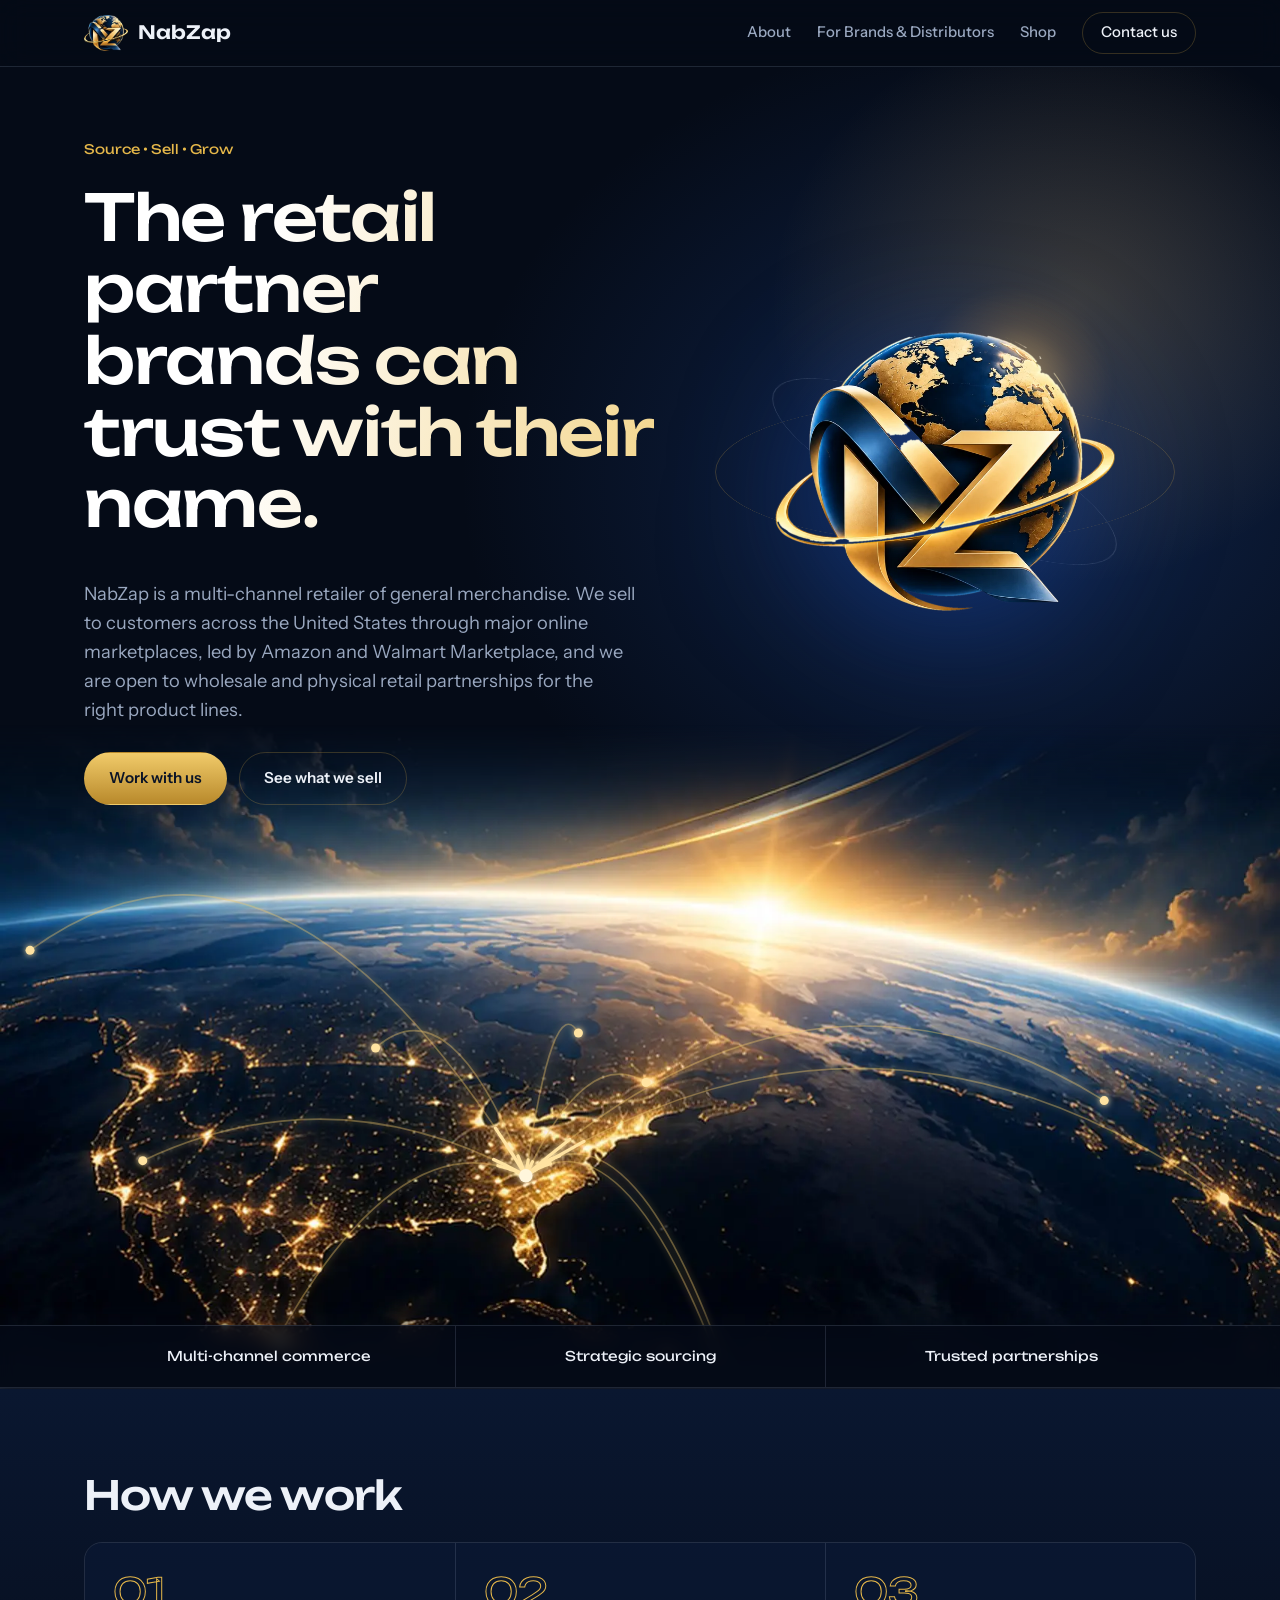
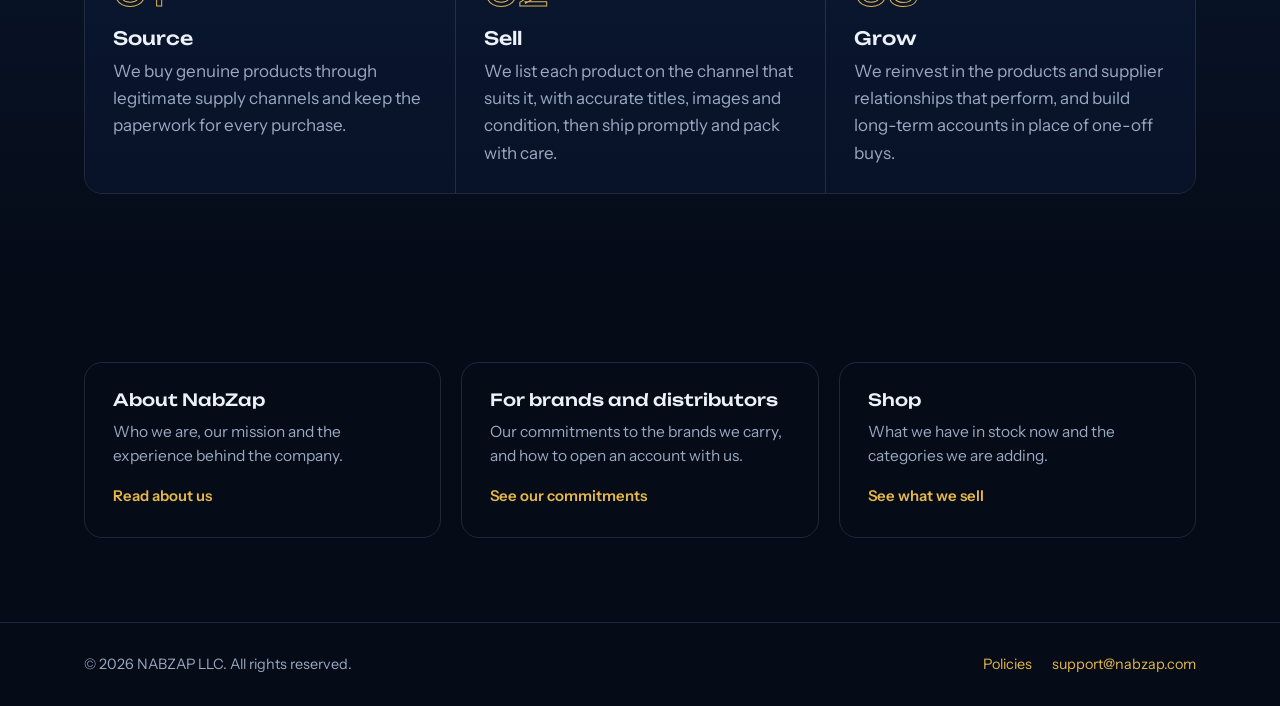
==== commit a924b360: "Add Google Analytics" ====
--- a/index.html
+++ b/index.html
@@ -1,6 +1,14 @@
 <!DOCTYPE html>
 <html lang="en">
 <head>
+<!-- Google tag (gtag.js) -->
+<script async src="https://www.googletagmanager.com/gtag/js?id=G-NGZM4W6MFR"></script>
+<script>
+  window.dataLayer = window.dataLayer || [];
+  function gtag(){dataLayer.push(arguments);}
+  gtag('js', new Date());
+  gtag('config', 'G-NGZM4W6MFR');
+</script>
 <meta charset="utf-8">
 <meta name="viewport" content="width=device-width, initial-scale=1">
 <meta name="theme-color" content="#050b17">
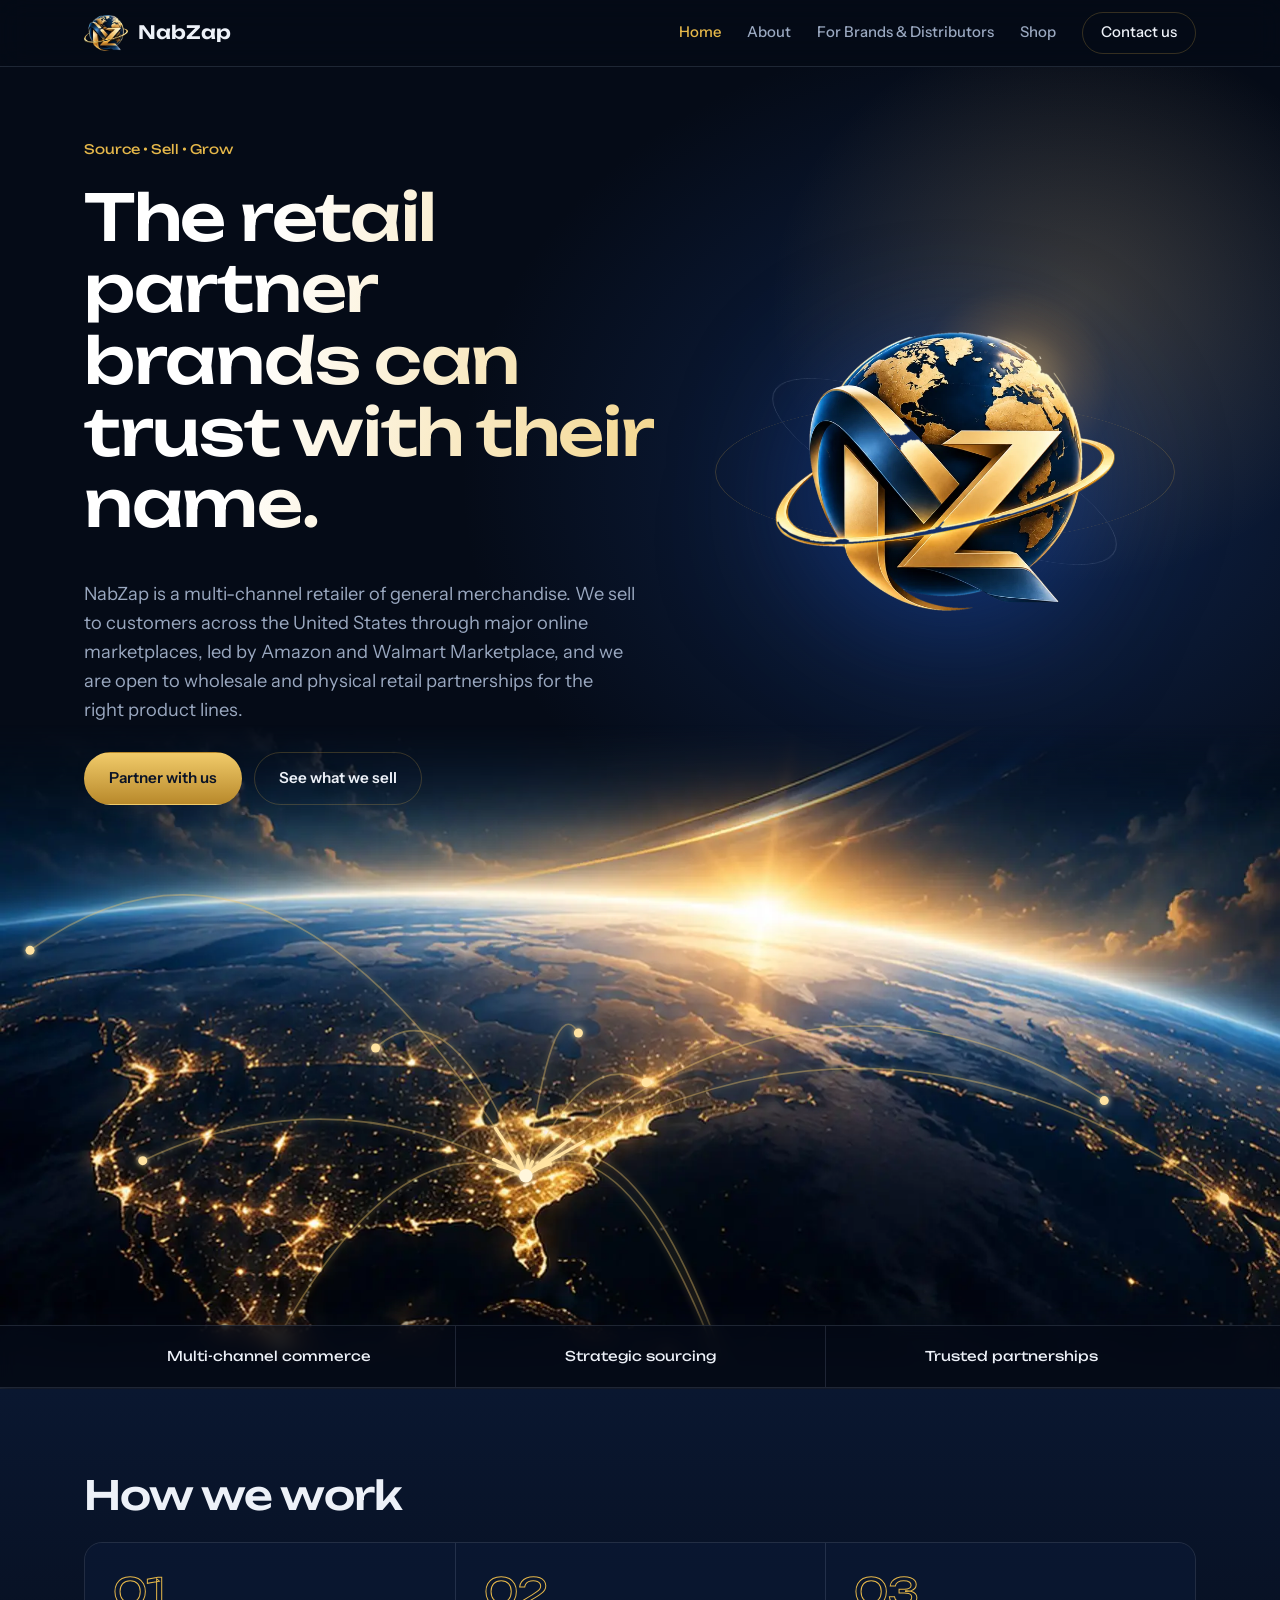
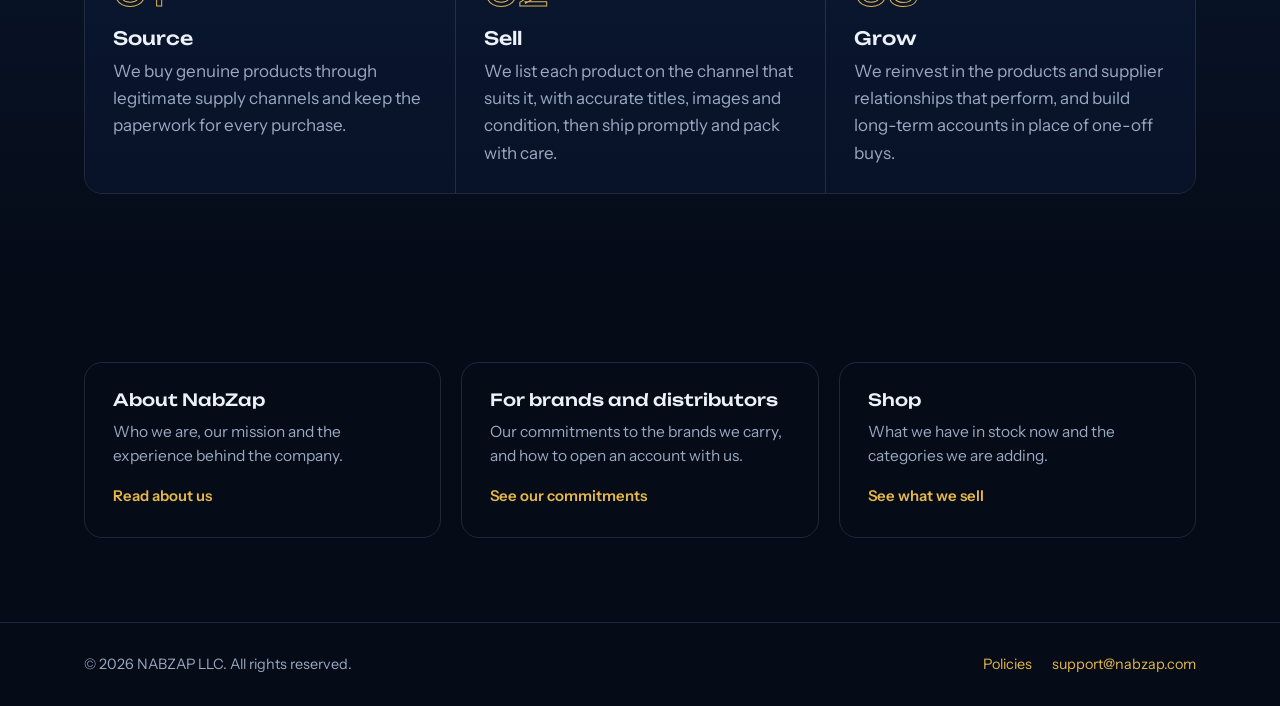
==== commit 365c2fea: "Add Home link, Partner with us" ====
--- a/index.html
+++ b/index.html
@@ -38,6 +38,7 @@
     <a class="brand" href="index.html"><img src="logo-sm.webp" alt="NabZap logo" width="44" height="36"><span>NabZap</span></a>
     <button class="menu-btn" type="button" aria-label="Menu" aria-expanded="false" aria-controls="site-nav"><span></span><span></span><span></span></button>
     <nav class="main" id="site-nav">
+      <a href="index.html" aria-current="page">Home</a>
       <a href="about.html">About</a>
       <a href="brands.html">For Brands &amp; Distributors</a>
       <a href="shop.html">Shop</a>
@@ -55,7 +56,7 @@
       <h1>The retail partner brands can trust with their name.</h1>
       <p class="lead">NabZap is a multi-channel retailer of general merchandise. We sell to customers across the United States through major online marketplaces, led by Amazon and Walmart Marketplace, and we are open to wholesale and physical retail partnerships for the right product lines.</p>
       <div class="btns">
-        <a class="btn" href="brands.html">Work with us</a>
+        <a class="btn" href="brands.html">Partner with us</a>
         <a class="btn ghost" href="shop.html">See what we sell</a>
       </div>
     </div>
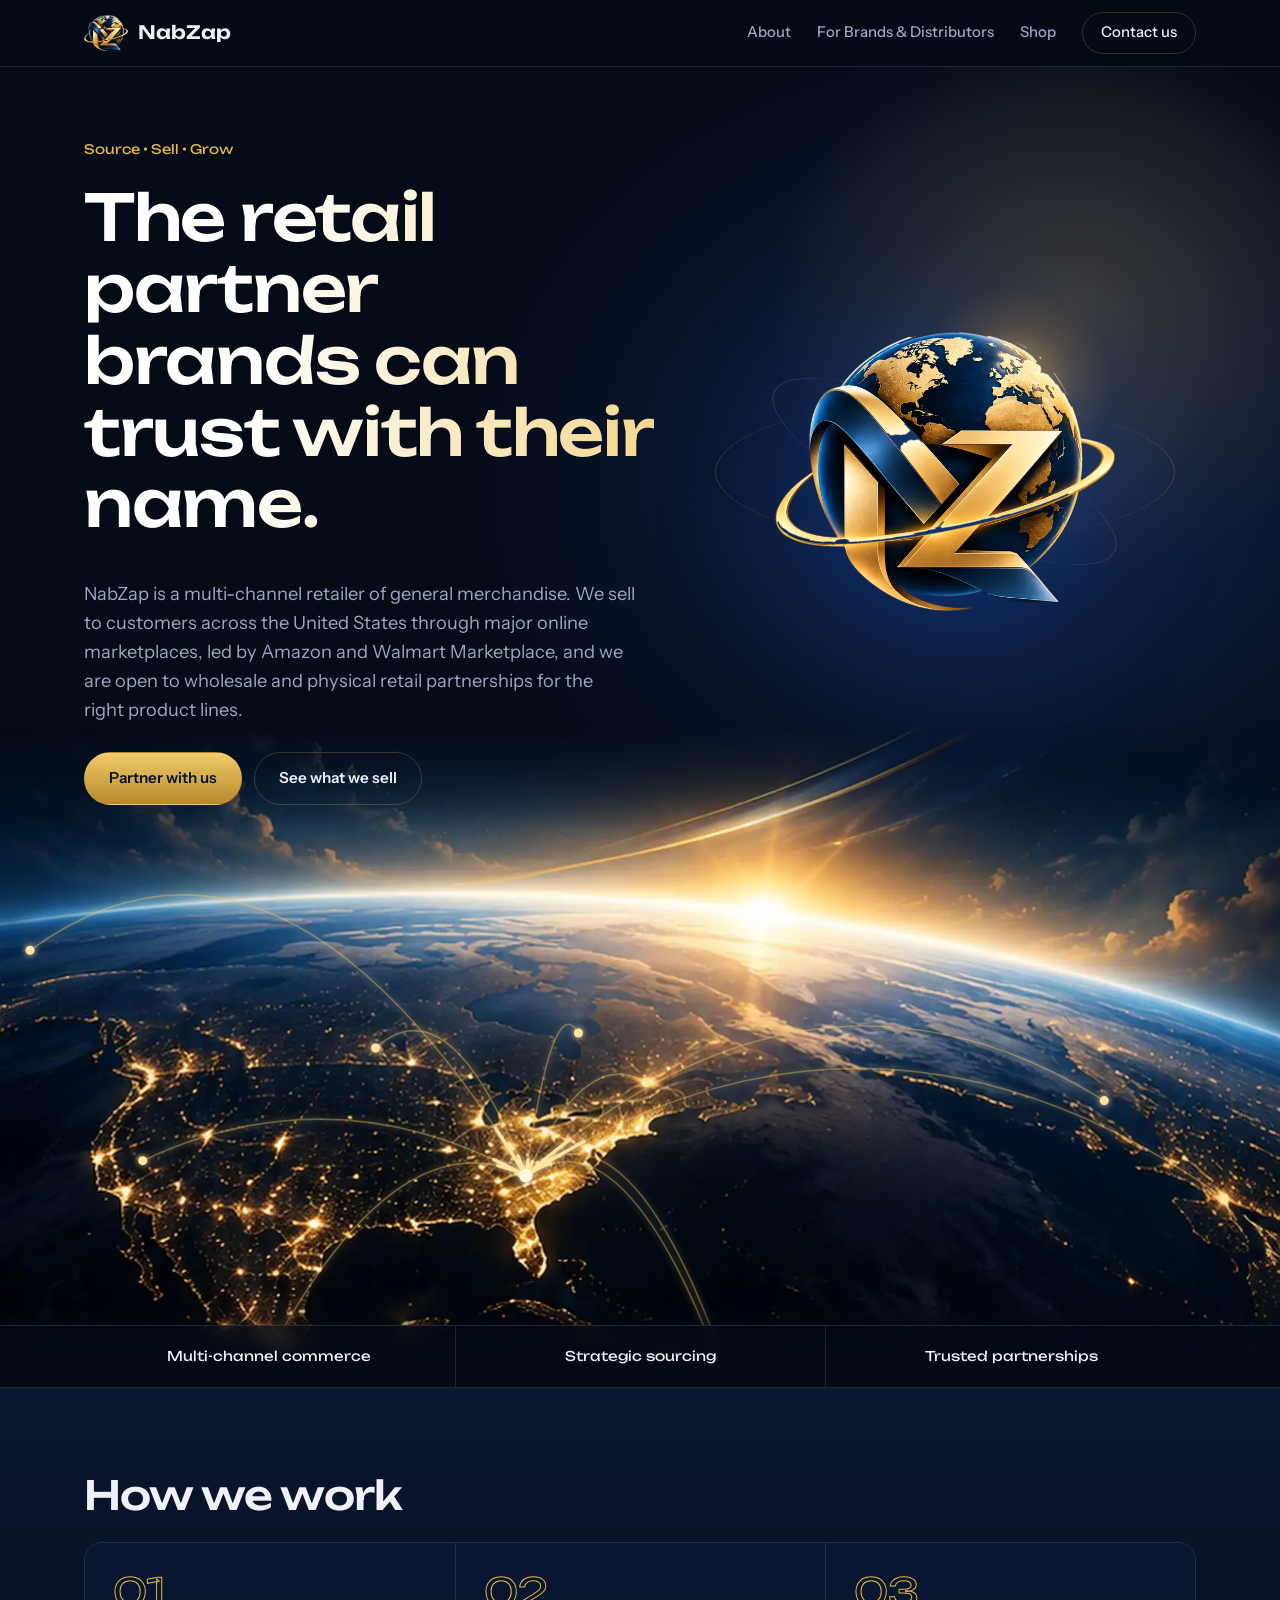
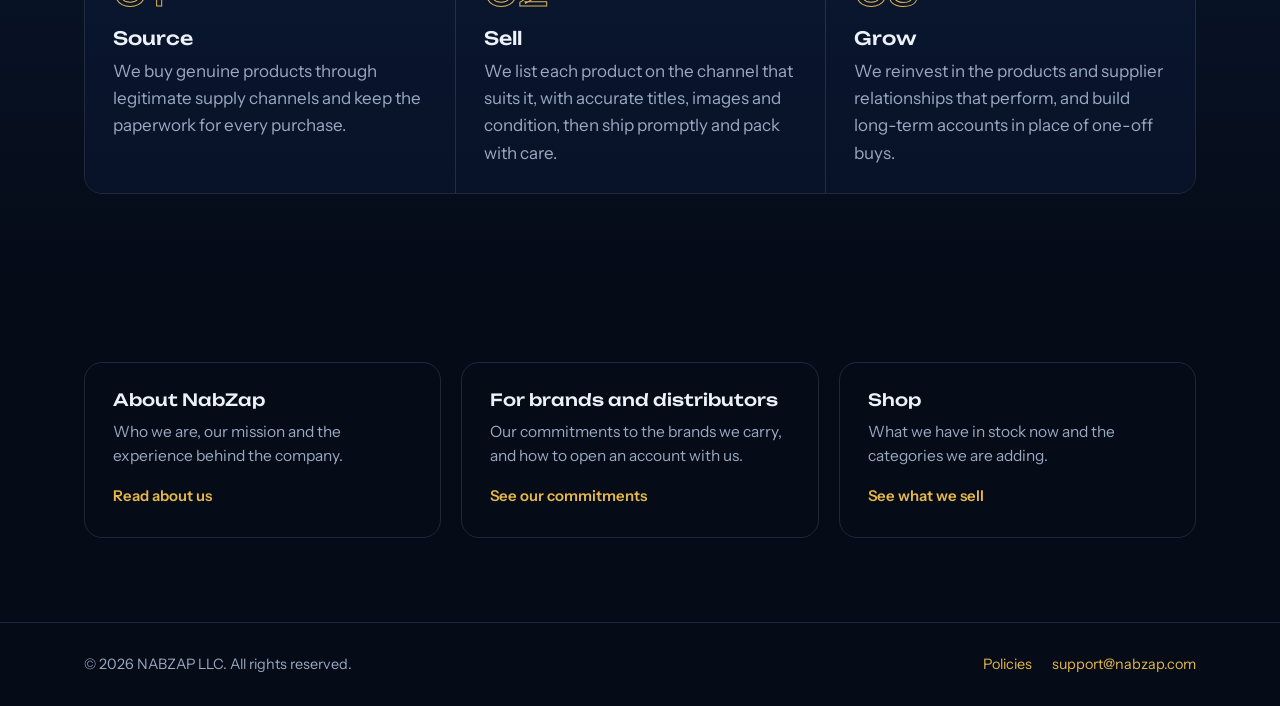
==== commit 421ee152: "Hide Home link on home page" ====
--- a/index.html
+++ b/index.html
@@ -38,7 +38,6 @@
     <a class="brand" href="index.html"><img src="logo-sm.webp" alt="NabZap logo" width="44" height="36"><span>NabZap</span></a>
     <button class="menu-btn" type="button" aria-label="Menu" aria-expanded="false" aria-controls="site-nav"><span></span><span></span><span></span></button>
     <nav class="main" id="site-nav">
-      <a href="index.html" aria-current="page">Home</a>
       <a href="about.html">About</a>
       <a href="brands.html">For Brands &amp; Distributors</a>
       <a href="shop.html">Shop</a>
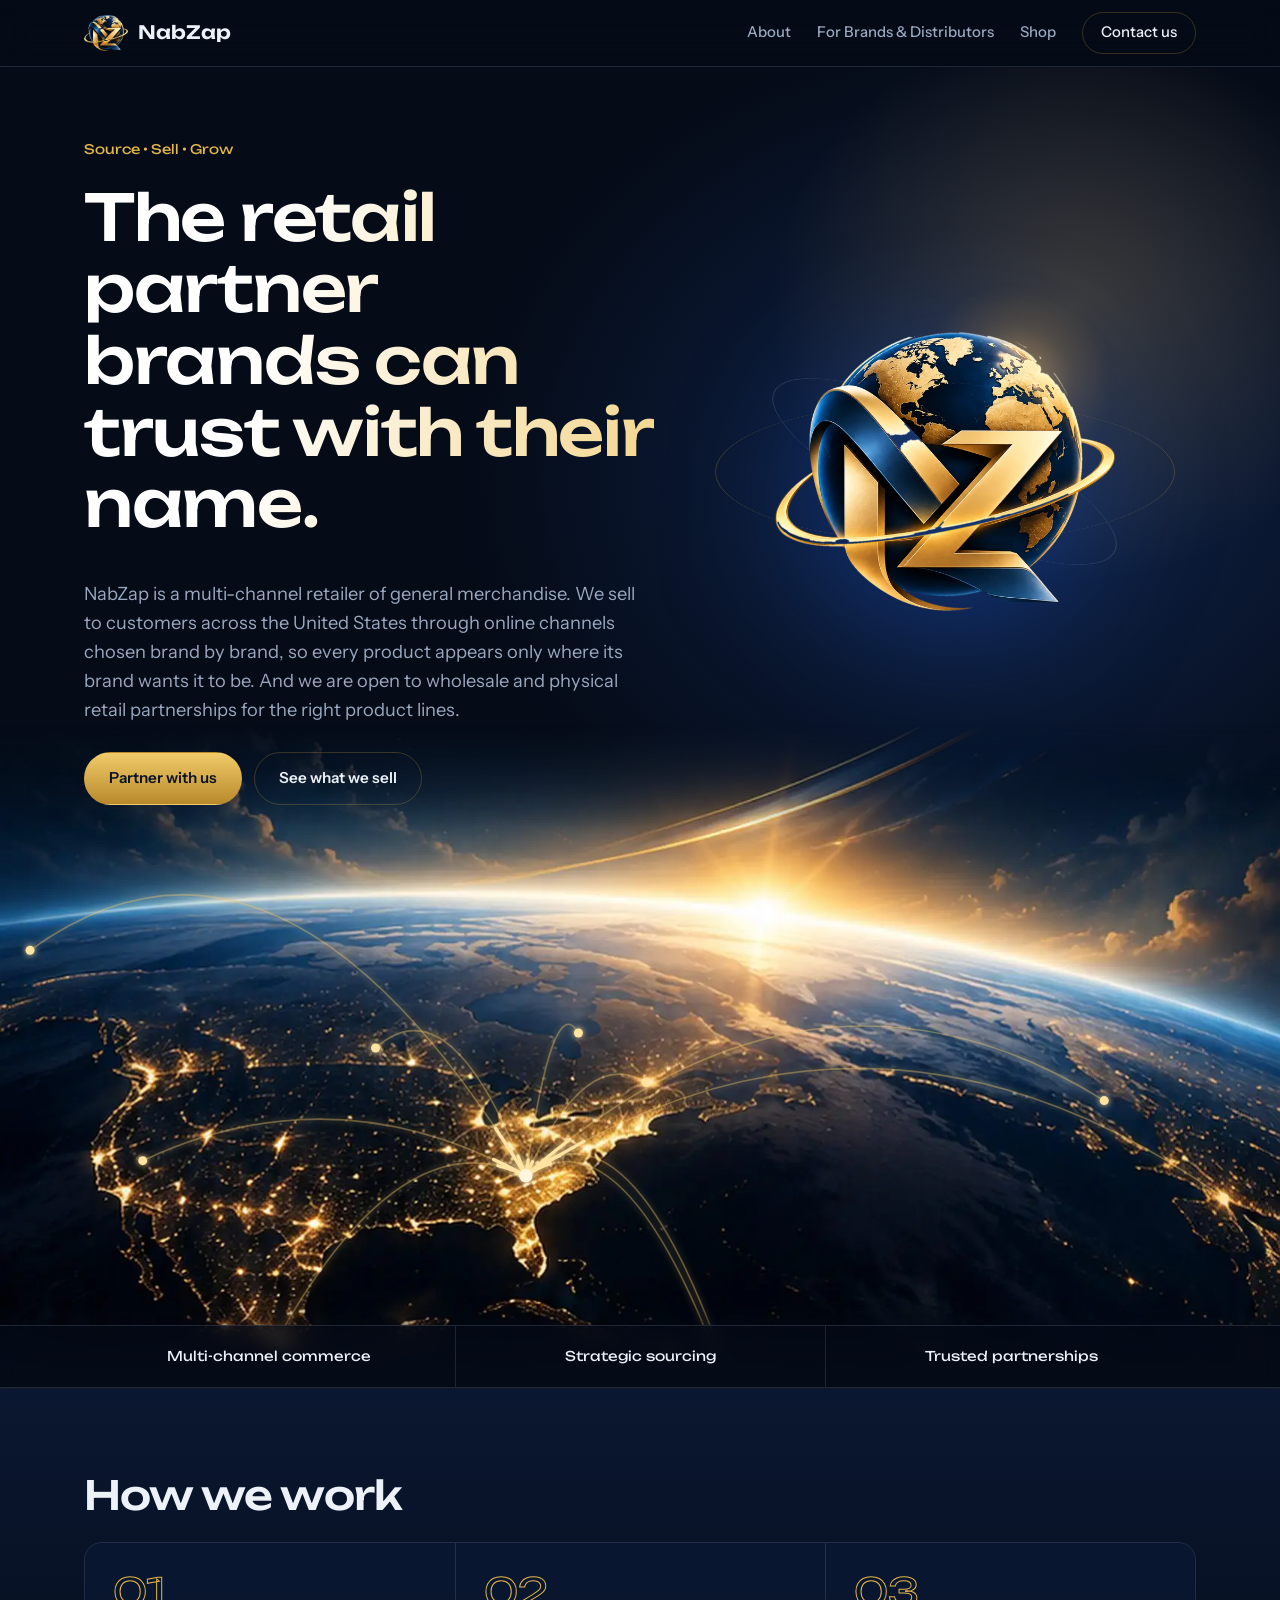
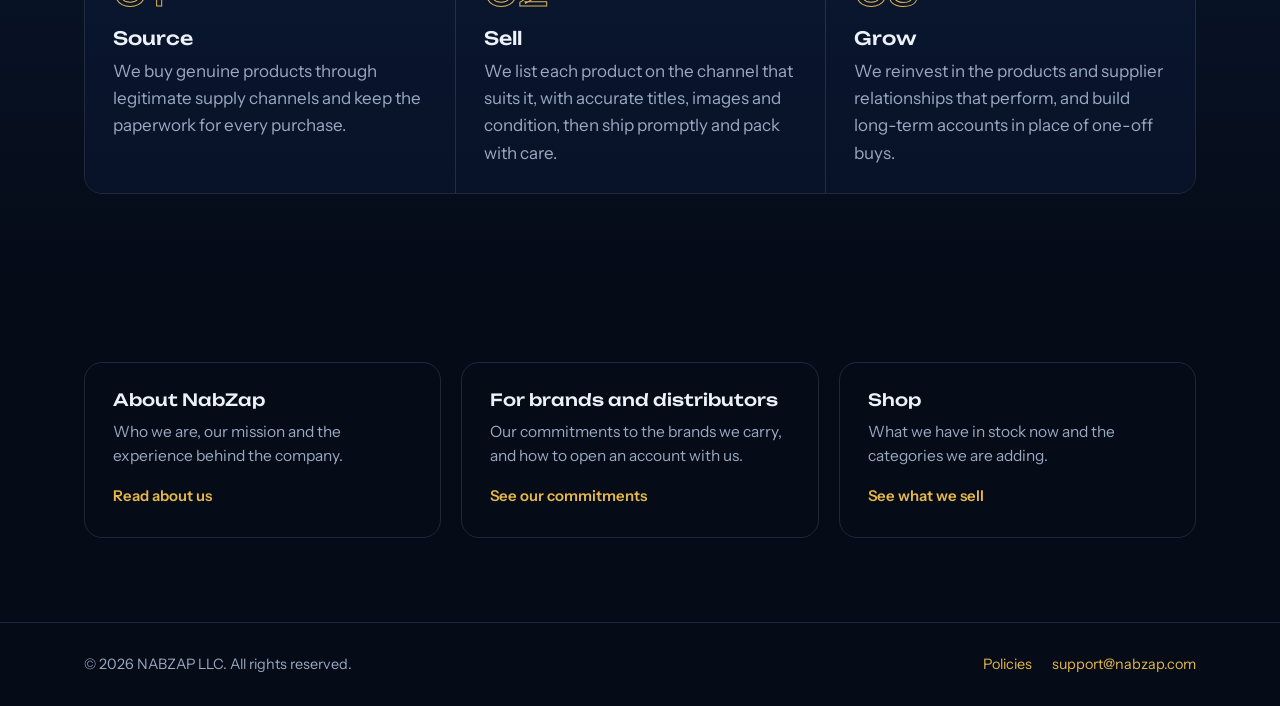
==== commit a14800a8: "Channel-neutral wording" ====
--- a/index.html
+++ b/index.html
@@ -13,12 +13,12 @@
 <meta name="viewport" content="width=device-width, initial-scale=1">
 <meta name="theme-color" content="#050b17">
 <title>NabZap | Multi-Channel Retailer | Source • Sell • Grow</title>
-<meta name="description" content="NabZap is a multi-channel retailer of general merchandise based in Acworth, Georgia. We sell through major online marketplaces today and are open to wholesale and physical retail partnerships.">
+<meta name="description" content="NabZap is a multi-channel retailer of general merchandise based in Acworth, Georgia. We sell online through channels chosen brand by brand, and we are open to wholesale and physical retail partnerships.">
 <link rel="canonical" href="https://www.nabzap.com/">
 <meta property="og:type" content="website">
 <meta property="og:site_name" content="NabZap">
 <meta property="og:title" content="NabZap | Multi-Channel Retailer | Source • Sell • Grow">
-<meta property="og:description" content="NabZap is a multi-channel retailer of general merchandise based in Acworth, Georgia. We sell through major online marketplaces today and are open to wholesale and physical retail partnerships.">
+<meta property="og:description" content="NabZap is a multi-channel retailer of general merchandise based in Acworth, Georgia. We sell online through channels chosen brand by brand, and we are open to wholesale and physical retail partnerships.">
 <meta property="og:url" content="https://www.nabzap.com/">
 <meta property="og:image" content="https://www.nabzap.com/share.jpg">
 <meta property="og:image:width" content="1200">
@@ -27,7 +27,7 @@
 <link rel="preconnect" href="https://fonts.googleapis.com">
 <link rel="preconnect" href="https://fonts.gstatic.com" crossorigin>
 <link rel="stylesheet" href="https://fonts.googleapis.com/css2?family=Unbounded:wght@400;500;600&amp;family=Instrument+Sans:wght@400;500;600&amp;display=swap">
-<script type="application/ld+json">{"@context": "https://schema.org", "@type": "Organization", "name": "NabZap", "legalName": "NABZAP LLC", "url": "https://www.nabzap.com/", "logo": "https://www.nabzap.com/logo.png", "image": "https://www.nabzap.com/share.jpg", "email": "support@nabzap.com", "foundingDate": "2026", "slogan": "Source • Sell • Grow", "description": "NabZap is a multi-channel retailer of general merchandise based in Acworth, Georgia. We sell through major online marketplaces today and are open to wholesale and physical retail partnerships.", "address": {"@type": "PostalAddress", "addressLocality": "Acworth", "addressRegion": "GA", "addressCountry": "US"}, "areaServed": "US", "telephone": "+1-770-913-6650"}</script>
+<script type="application/ld+json">{"@context": "https://schema.org", "@type": "Organization", "name": "NabZap", "legalName": "NABZAP LLC", "url": "https://www.nabzap.com/", "logo": "https://www.nabzap.com/logo.png", "image": "https://www.nabzap.com/share.jpg", "email": "support@nabzap.com", "foundingDate": "2026", "slogan": "Source • Sell • Grow", "description": "NabZap is a multi-channel retailer of general merchandise based in Acworth, Georgia. We sell online through channels chosen brand by brand, and we are open to wholesale and physical retail partnerships.", "address": {"@type": "PostalAddress", "addressLocality": "Acworth", "addressRegion": "GA", "addressCountry": "US"}, "areaServed": "US", "telephone": "+1-770-913-6650"}</script>
 <link rel="icon" type="image/png" href="favicon.png">
 <link rel="stylesheet" href="style.css">
 </head>
@@ -53,7 +53,7 @@
     <div>
       <div class="tagline">Source • Sell • Grow</div>
       <h1>The retail partner brands can trust with their name.</h1>
-      <p class="lead">NabZap is a multi-channel retailer of general merchandise. We sell to customers across the United States through major online marketplaces, led by Amazon and Walmart Marketplace, and we are open to wholesale and physical retail partnerships for the right product lines.</p>
+      <p class="lead">NabZap is a multi-channel retailer of general merchandise. We sell to customers across the United States through online channels chosen brand by brand, so every product appears only where its brand wants it to be. And we are open to wholesale and physical retail partnerships for the right product lines.</p>
       <div class="btns">
         <a class="btn" href="brands.html">Partner with us</a>
         <a class="btn ghost" href="shop.html">See what we sell</a>
